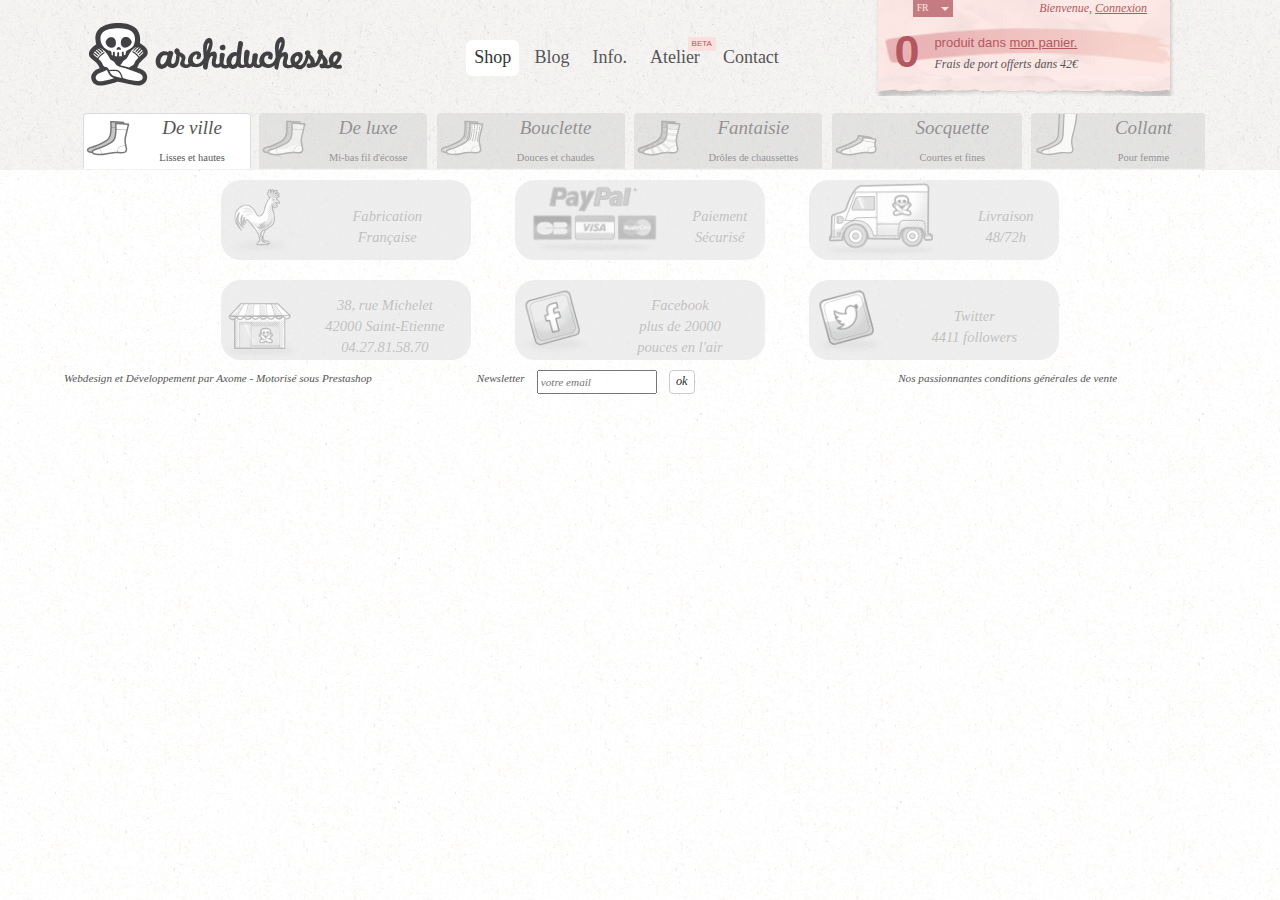
==== index.html @ 60738b1f "footer finished for all devices" ====
<!doctype html>
<html class="no-js" lang="">
    <head>
        <meta charset="utf-8">
        <meta http-equiv="x-ua-compatible" content="ie=edge">
        <title></title>
        <meta name="description" content="">
        <meta name="viewport" content="width=device-width, initial-scale=1">
        <link href="bootstrap/css/bootstrap.css" rel="stylesheet">
        <link rel="apple-touch-icon" href="apple-touch-icon.png">
        <link rel="stylesheet" href="css/normalize.css">
        <link rel="icon" href="favicon.ico">
        <link rel="stylesheet" href="css/main.css">
        <script src="js/vendor/modernizr-2.8.3.min.js"></script>
    </head>
    <body>


      <!-- ecriture du header pour mobile et tablette-->
      <header class="hidden-md hidden-lg">

        <nav class="navbar navbar-default">
          <div class="container-fluid">

            <!-- Brand and toggle get grouped for better mobile display -->
            <div class="navbar-header">
              <button type="button" class="navbar-toggle collapsed" data-toggle="collapse" data-target="#bs-example-navbar-collapse-1" aria-expanded="false">
                <span class="sr-only">Toggle navigation</span>
                <span class="icon-bar"></span>
                <span class="icon-bar"></span>
                <span class="icon-bar"></span>
              </button>
              <a class="navbar-brand" href="#"><img src="img/logo.svg" alt="logo société"></a>
              <a class="navbar-brand" href="#">
                <span class="glyphicon glyphicon-shopping-cart"></span>
              </a>
            </div>
            <!-- Collect the nav links, forms, and other content for toggling -->
            <div class="collapse navbar-collapse" id="bs-example-navbar-collapse-1">
              <div class="iconmenu">
                <a href="index.html"><span class="glyphicon glyphicon-home" aria-hidden="true"></span></a>
                <a href="https://www.archiduchesse.com/fr/authentification?back=my-account"><span class="glyphicon glyphicon-user" aria-hidden="true"></span></a>
              </div>
              <ul class="nav navbar-nav">
                <li><a href="#">Blog</a></li>
                <li><a href="#">Info.</a></li>
                <li><a href="#">Atelier</a></li>
                <li><a href="#">Contact</a></li>
              </ul>
              <ul class="nav navbar-nav">
                <li><a href="#">De ville <span>Lisses et hautes</span></a></li>
                <li><a href="#">De luxe <span>Mi-bas Fil d'écosse</span></a></li>
                <li><a href="#">Bouclette <span>Douces et chaudes</span></a></li>
                <li><a href="#">Fantaisie <span>Drôle de chaussettes</span></a></li>
                <li><a href="#">Socquette <span>Courtes et fines</span></a></li>
                <li><a href="#">Collant <span>Pour femme</span></a></li>
                <li><a href="#">Courte <span>Mi-chaussettes fines</span></a></li>
                <li><a href="#" class="noborder">Espadrilles <span>Chaussures</span></a></li>
              </ul>
            </div><!-- /.navbar-collapse -->
          </div><!-- /.container-fluid -->
        </nav>
      </header>

      <!-- ecriture du header pour ordinateur  -->
      <div class="laptopheader hidden-xs hidden-sm">

        <header class="hidden-xs hidden-sm">

          <div class="row">
            <a class="col-md-4 col-lg-4" href="index.html"><img src="img/logo.svg" alt="logo société"></a>

            <nav class="col-md-4 col-lg-4">
              <ul class="nav nav-pills nav-justified">
                <li role="presentation" class="active"><a href="">Shop</a></li>
                <li role="presentation"><a href="">Blog</a></li>
                <li role="presentation"><a href="">Info.</a></li>
                <li role="presentation"><a href="">Atelier</a></li>
                <li role="presentation"><a href="">Contact</a></li>
              </ul>
            </nav>

            <div class="col-md-4 col-lg-4">

              <div class="connect">

                <div>
                  <div class="dropdown">
                    <button class="btn dropdown-toggle" type="button" data-toggle="dropdown">
                    FR <span class="caret"></span>
                    </button>
                    <ul class="dropdown-menu">
                       <li><a href="#">EN</a></li>
                       <li><a href="#">US</a></li>
                       <li><a href="#">ES</a></li>
                       <li><a href="#">DE</a></li>
                    </ul>
                  </div>

                  <div>Bienvenue, <a href="#">Connexion</a></div>

                </div>

                <p>
                  <span>0</span>
                  <span>produit dans <a href="#">mon panier.</a></span>
                  <br><span>Frais de port offerts dans 42€</span>
                </p>

              </div>

              <div class="ticket-bas"> </div>

            </div>

          </div>



          <!-- mise en page deuxième partie du header  -->
          <nav class="row">
            <ul class="nav nav-tabs nav-justified">
              <li class="col-md-2 col-lg-2 active" role="presentation"><a href=""><img src="img/chaussettes/deville.svg" alt="illustration rubrique">De ville <br><span>Lisses et hautes</span></a></li>
              <li class="col-md-2 col-lg-2" role="presentation"><a href=""><img src="img/chaussettes/deluxe.svg" alt="illustration rubrique">De luxe <br><span>Mi-bas fil d'écosse</span></a></li>
              <li class="col-md-2 col-lg-2" role="presentation"><a href=""><img src="img/chaussettes/bouclette.svg" alt="illustration rubrique">Bouclette <br><span>Douces et chaudes</span></a></li>
              <li class="col-md-2 col-lg-2" role="presentation"><a href=""><img src="img/chaussettes/fantaisie.svg" alt="illustration rubrique">Fantaisie <br><span>Drôles de chaussettes</span></a></li>
              <li class="col-md-2 col-lg-2" role="presentation"><a href=""><img src="img/chaussettes/soquettes.svg" alt="illustration rubrique">Socquette <br><span>Courtes et fines</span></a></li>
              <li class="col-md-2 col-lg-2" role="presentation"><a href=""><img src="img/chaussettes/collants.svg" alt="illustration rubrique">Collant <br><span>Pour femme</span></a></li>
            </ul>
          </nav>

        </header>
      </div>




      <!-- ecriture du footer  -->
      <footer>
        <div class="row">
          <a href="" class="col-xs-6 col-sm-5 col-md-4">
            <span><img src="img/footer/picto_fabrication.png" alt="illustration fabrication"></span>
            <span>Fabrication <br>Française</span>
          </a>
          <a href="" class="col-xs-6 col-sm-5 col-md-4">
            <span><img src="img/footer/picto_paypal.png" alt="illustration paiement"></span>
            <span>Paiement <br>Sécurisé</span>
          </a>
          <a href="" class="col-xs-6 col-sm-5 col-md-4">
            <span><img src="img/footer/picto_livraison.png" alt="illustration livraison"></span>
            <span>Livraison <br>48/72h</span>
          </a>
          <a href="" class="col-xs-6 col-sm-5 col-md-4">
            <span><img src="img/footer/picto_adresse.png" alt="illustration adresse"></span>
            <span>38, rue Michelet <br>42000 Saint-Etienne <br>04.27.81.58.70</span>
          </a>
          <a href="" class="col-xs-6 col-sm-5 col-md-4 hidden-xs">
            <span><img src="img/footer/picto_facebook.png" alt="illustration facebook"></span>
            <span>Facebook <br>plus de 20000 <br>pouces en l'air</span></a>
          <a href="" class="col-xs-6 col-sm-5 col-md-4 hidden-xs">
            <span><img src="img/footer/picto_twitter.png" alt="illustration twitter"></span>
            <span>Twitter <br>4411 followers</span>
          </a>
        </div>
        <div class="row">
          <p>Webdesign et Développement par
            <a href="">Axome
            </a>
            - Motorisé sous
            <a href="">Prestashop</a>
          </p>
          <form action="">
            Newsletter <br>
            <input type="text" placeholder="votre email">
            <input type="submit" value="ok" class="button-mini btn btn-default">
          </form>
          <a href="">Nos passionnantes conditions générales de vente</a>
        </div>
      </footer>

      <script src="https://ajax.googleapis.com/ajax/libs/jquery/1.12.4/jquery.min.js"></script>
      <script src="bootstrap/js/bootstrap.js"></script>

    </body>
</html>
---- css/main.css ----
/*===========mise en page générale===========*/
/*===========================================*/

body {
  background: url(../img/bg2.png);
  /*opacity: 0.98!important;*/
  font-family: Times, serif;
}

/*===========mise en page header===========*/
/*===========================================*/

header .navbar-header {
  display: flex;
}

.navbar-default {
  background: url(../img/bg2.png);
  box-shadow: 0px 1px 10px lightgray;
}

header .navbar-header > button {
  border: none;
  margin-left: 5px;
}

.icon-bar {
  border: 2px solid black;
  border-radius: 2px!important;
}


header .navbar-brand > img {
  max-width: 58%;
  justify-content:space-around;
  margin: auto;
  /*height: auto;*/
}

header a:first-of-type {
  align-self:baseline;
  padding: 0;
  margin: auto;
  height: 100%;
}

.glyphicon-shopping-cart {
  color: black;
}


/*mise en page de la partie déroulante*/

.collapse > ul:first-of-type {
  display: flex;
  justify-content: flex-start;
}

.collapse > ul:first-of-type > li {
  /*max-width: 10%;*/
  width: 70px;
  text-align: center;
  margin: 0;
}

.collapse {
  position: absolute;
  z-index: 4;
  top: 0;
  height: 99vh!important;
  overflow: hidden;
  width: 80vw;
}

.collapse *, .collapse{
  background-image: url(../img/bg.png);
  /*background-size: 350px;*/
  height: auto;
}

.collapse > ul:nth-of-type(2) {
  /*height: 100%;*/
  border-top: 1px solid lightgray;
  display: flex;
  margin-top: 15px;
  flex-flow: column nowrap;
  width: 110%;
}


.collapse > ul:nth-of-type(2) > li a {
  /*max-width: 10%;*/
  border-bottom: 1px solid gray;
  font-size: 1.2em;
  margin: 0 5px;
  padding-left: 15px;
}

.collapse > ul:first-of-type > li a:hover,
.collapse > ul:nth-of-type(2) > li a:hover,
.collapse > ul:nth-of-type(2) > li a:hover span {
  background: rgb(178,178,178);
  /*border: 1px solid red;*/
  opacity: 0.6;
}

.collapse > ul:first-of-type > li a {
  min-width: 60px;
  margin: 0;
  padding: 10px 10px;
  border-radius: 10px;
}

.collapse > ul:nth-of-type(2) > li .noborder {
  border: none;
}

.collapse > ul:nth-of-type(2) > li a span {
  /*color: #444;*/
  opacity: 0.6;
  font-size: 0.7em;
  margin-left: 10px;
}


.iconmenu .glyphicon {
  color: black;
  margin: 15px 5px;
  font-size: 25px;
  /*width: 50px!important;*/
}

/*===========mise en page footer===========*/
/*===========================================*/

footer div {
  display: flex;
  flex-flow: row wrap;
  width: 90%;
  /*border: 1px solid red;*/
  margin: auto!important;
}

footer > div > a {
  height: 120px;
  display: flex;
  flex-flow: column nowrap;
  align-content: center;
  overflow: hidden;
}

footer div span {
  height: 100%;
  text-align: center;
  overflow: hidden;
  color: #999;
  font-style: italic;
  font-size : 0.8em;

}

footer div a span img {
  text-align: center;
  height: 200%;
  margin: auto;
}

footer div a:hover span img {
  position: relative;
  top: -100%;
}

footer div a:hover, footer div a:hover span {
  text-decoration: none;
  color: #555;
}

footer div form input:first-child {
  width: 220px;
  max-width: 80%;
  font-style: italic;
  font-size: 0.8em;
}

footer div form {
  text-align: center;
  margin: auto;
}

footer div form input:last-child {
  padding: 2px 6px;
  font-style: italic;
  font-size: 1.1em;
}

footer > div:last-child {
  font-style: italic;
  display: flex;
  margin-top: 15px;
  flex-flow: column;
  color: #555;
  font-size: 0.8em;
  text-align: center;
}

footer > div:last-child a {
  color: #555;
  margin: auto;
}

/*$$$$$$$$$$$$$$$$$$$$$$
-------tablet---------
$$$$$$$$$$$$$$$$$$$$$$*/


/*===========mise en page header=============*/
/*===========================================*/

@media (max-width: 991px) {
    .navbar-header {
        float: none;
    }
    .navbar-toggle {
        display: block;
    }
    .navbar-collapse {
        border-top: 1px solid transparent;
        box-shadow: inset 0 1px 0 rgba(255,255,255,0.1);
    }
    .navbar-collapse.collapse {
        display: none!important;
    }
    .navbar-nav {
        float: none!important;
        margin: 7.5px -15px;
    }
    .navbar-nav>li {
        float: none;
    }
    .navbar-nav>li>a {
        padding-top: 10px;
        padding-bottom: 10px;
    }
    .navbar-text {
        float: none;
        margin: 15px 0;
    }
    /* since 3.1.0 */
    .navbar-collapse.collapse.in {
        display: block!important;
    }
    .collapsing {
        overflow: hidden!important;
    }

    .navbar-header >.navbar-brand:first-of-type {
        margin: auto;
    }

/*pour la partie déroulante */
    .container-fluid > .navbar-collapse  {
        width: 80vw;
        height: 99vh!important;
        margin-left: -15px;
    }

    .collapse > ul:nth-of-type(2) {
      width: 95%;
    }
}

@media(min-width:768px) {


  /*===========mise en page footer=============*/
  /*===========================================*/

  footer div:first-child{
    width: 65%;
    /*opacity: 1;*/

  }

  footer div:first-child a {
    flex-flow: row;
    height: 80px;
    width: 250px;
    margin: 10px auto;
    font-size: 1.3em;
    background: rgb(228,228,228);
    opacity: 0.6;
    /*border: 1px solid red;*/
    padding: 0px;
    border-radius: 20px;
  }

  footer div:first-child span:last-child {
    opacity: 1!important;
    flex: auto;
    align-content: center;
    padding-top: 13px;
  }

  footer > div:last-child, footer > div:last-child form {
    display: flex;
    flex-flow: row nowrap;
    justify-content: space-around;
    min-width: 230px;
  }

  footer > div:last-child form {
    margin-top: 0;
  }

}




/*$$$$$$$$$$$$$$$$$$$$$$
--------laptop----------
$$$$$$$$$$$$$$$$$$$$$$*/

@media(min-width:992px) {

/*===========mise en page header===========*/
/*=========================================*/
  .laptopheader {
    background-image: url(../img/bg.png);
    height: 170px;
  }

  .laptopheader header {
    width: 86%;
    min-width: 900px;
    margin: auto;
    height: 100%;
    display: flex;
    flex-flow: column nowrap;
  }

  .laptopheader header > div a img {
    width: 280px;
    margin-top: 10px;
  }

  .laptopheader header ul li {
    /*border: 1px solid red!important;*/
  }

  /*mise en page de la navigation principale */
  .laptopheader header > div:first-of-type {
    display: flex;
  }

  .laptopheader header > div:first-of-type > nav {
    margin: 40px;
  }

  .laptopheader header > div:first-of-type > nav ul {
    display: flex;
    margin-left: -12px;
    justify-content: space-between;
  }

  .laptopheader header > div nav li {
    width: auto;
    margin-right: 5px;
  }

  .laptopheader header > div nav a {
    font-size: 18px;
    width: 100%;
    border-radius: 6px;
    padding: 5px 8px;
    color: #555;
  }

  .laptopheader header > div nav .active a,
  .laptopheader header > div nav a:hover {
    background-color: white!important;
    color: #333333!important;
  }

  .laptopheader header > nav {
    margin-top: auto;
  }

  .laptopheader header > div nav li:nth-child(4)::after {
  content: 'BETA';
  font-size: 8px;
  font-family: Arial,sans-serif;
  color: #B35860;
  background-color: #fce0dd;
  display: block;
  position: absolute;
  top: -3px;
  right: -8px;
  padding: 3px 4px;
  line-height: 1em;
  }



  /*mise en page partie connect */
  .connect {
    background-image: url(../img/ticket-repeat.png);
    background-repeat: no-repeat;
    width: 100%;
    height: 100%;
    position: relative;
    top: -40px;
  }

  .connect > div,
  .connect > p {
    position: relative;
    top: 40px;
  }

  .connect .dropdown {
    position: relative;
    background: rgb(196,123,129);
    color: #ffe5e3;
    width: 40px!important;
    line-height: 10px!important;
  }

  .connect div button {
    width: 30px;
    padding: 0 3px;
    font-size: 0.7em;
    background: inherit;
  }

  .connect div button .caret {
    margin-left: 10px;
  }

  .connect .dropdown .dropdown-menu {
    border: none;
    min-width: 40px;
    border-radius: 0;
    margin: 0;
    padding: 0 3px;
    color: #ffe5e3;
    font-size: 0.7em;
    background: rgb(224,179,184);
  }

  .connect > div {
    display: flex;
    justify-content: space-around;
  }

  .connect > div > div:last-child,
  .connect > div > div:last-child a
   {
    font-size: 12px;
    font-style: italic;
    color: #B35860;
  }

  .connect > div > div:last-child a,
  .connect p a {
    text-decoration: underline;
  }


  .ticket-bas {
    background-image: url(../img/ticket-bas.png);
    background-repeat: no-repeat;
    height: 20px;
    position: relative;
    top: -40px;
    width: 100%;
    }

  .connect p {
    color: rgb(179,88,96);
    background: url(../img/stabilo.png) no-repeat;
    background-position: center;
    background-size: 90%;
    /*width: 100%;*/
    margin: 0 auto;
    padding: 15px 0 0 65px;
    line-height: 20px;
    font-weight: bold;
    font-family: "Trebuchet MS",sans-serif;
    }

  .connect p span:first-child {
    font-size: 4.5rem;
    position: absolute;
    left: 25px;
    top: 25px;
  }

  .connect p span:nth-child(2) {
    font-size: 1.3rem;
    font-weight: lighter;
  }

  .connect p span:nth-child(2) a {
    color: inherit;
  }

  .connect p span:last-child {
    font-size: 1.2rem;
    /*border: 1px solid red;*/
    color: #555;
    font-style: italic;
    font-weight: lighter;
    font-family: "Georgia",Times,serif;
  }


  /*mise en page deuxieme partie du header */

  header > nav img {
    width: 50px;
    margin: 0!important;
    /*border: 1px solid red;*/
    float: left;
    position: relative;
    top: 0px;
    transition: 0.3s;
  }

  header > nav li {
    font-style: italic;
    position: relative;
    top: -2.5px;
    padding: 0!important;
    font-size: 19px;
  }

  header > nav li:not(.active) a {
  background-color: lightgray;
  opacity: 0.5;
  color: inherit;
  }

  header > nav ul li a:hover {
  color: black;
  opacity: 1;
  }

  header > nav a:hover img {
  top: -3px;
  position: relative;
  }

  header > nav li >a {
    line-height: 10px;
    width: 95%;
  }


  header > nav span {

    font-size: 0.55em;
    padding: 0;
    margin: 0;
    line-height: 8px;
    /*border: 1px solid red;*/
    font-style: normal;
  }

  /*===========mise en page footer=============*/
  /*===========================================*/

  footer div:first-child{
    width: 69%;
    /*opacity: 1;*/
  }

}
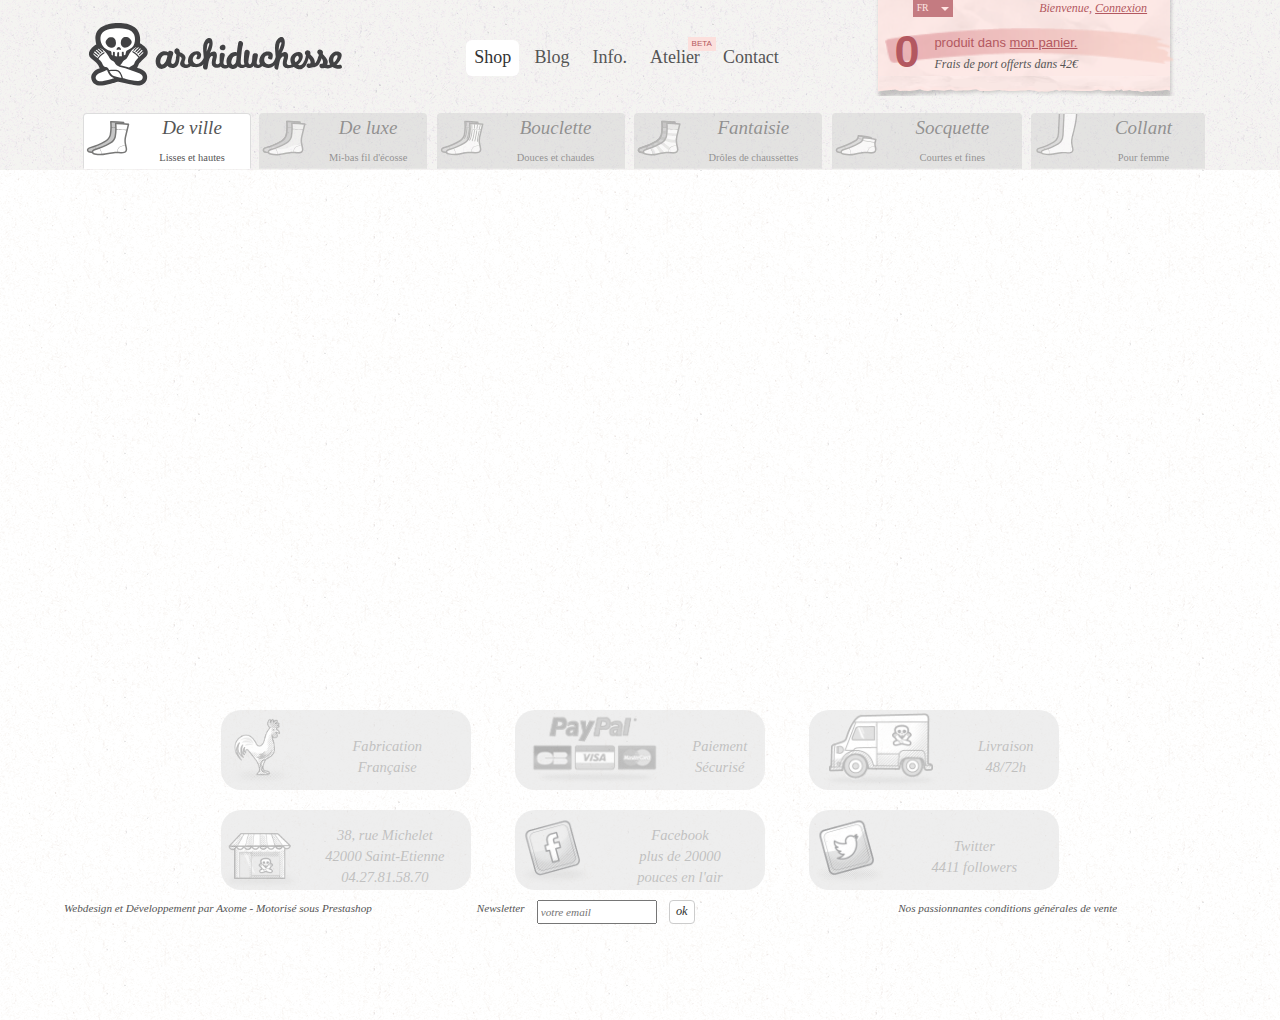
==== commit 5a792c4d: "added skeleton for main part of index.html" ====
--- a/index.html
+++ b/index.html
@@ -42,10 +42,10 @@
                 <a href="https://www.archiduchesse.com/fr/authentification?back=my-account"><span class="glyphicon glyphicon-user" aria-hidden="true"></span></a>
               </div>
               <ul class="nav navbar-nav">
-                <li><a href="#">Blog</a></li>
+                <li><a href="blog.html">Blog</a></li>
                 <li><a href="#">Info.</a></li>
                 <li><a href="#">Atelier</a></li>
-                <li><a href="#">Contact</a></li>
+                <li><a href="contact.html">Contact</a></li>
               </ul>
               <ul class="nav navbar-nav">
                 <li><a href="#">De ville <span>Lisses et hautes</span></a></li>
@@ -73,10 +73,10 @@
             <nav class="col-md-4 col-lg-4">
               <ul class="nav nav-pills nav-justified">
                 <li role="presentation" class="active"><a href="">Shop</a></li>
-                <li role="presentation"><a href="">Blog</a></li>
-                <li role="presentation"><a href="">Info.</a></li>
-                <li role="presentation"><a href="">Atelier</a></li>
-                <li role="presentation"><a href="">Contact</a></li>
+                <li role="presentation"><a href="blog.html">Blog</a></li>
+                <li role="presentation"><a href="#">Info.</a></li>
+                <li role="presentation"><a href="#">Atelier</a></li>
+                <li role="presentation"><a href="contact.html">Contact</a></li>
               </ul>
             </nav>
 
@@ -133,6 +133,72 @@
       </div>
 
 
+      <!-- ecriture de la partie principale -->
+      <main>
+        <h2></h2>
+        <nav></nav>
+        <div>
+          <img src="" alt="">
+          <img src="" alt="">
+          <figure>
+            <img src="" alt="">
+            <figcaption><span></span></figcaption>
+          </figure>
+          <figure>
+            <img src="" alt="">
+            <figcaption><span></span></figcaption>
+          </figure>
+          <figure>
+            <img src="" alt="">
+            <figcaption><span></span></figcaption>
+          </figure>
+          <figure>
+            <img src="" alt="">
+            <figcaption><span></span></figcaption>
+          </figure>
+          <figure>
+            <img src="" alt="">
+            <figcaption><span></span></figcaption>
+          </figure>
+          <figure>
+            <img src="" alt="">
+            <figcaption><span></span></figcaption>
+          </figure>
+          <figure>
+            <img src="" alt="">
+            <figcaption><span></span></figcaption>
+          </figure>
+          <figure>
+            <img src="" alt="">
+            <figcaption><span></span></figcaption>
+          </figure>
+          <figure>
+            <img src="" alt="">
+            <figcaption><span></span></figcaption>
+          </figure>
+          <figure>
+            <img src="" alt="">
+            <figcaption><span></span></figcaption>
+          </figure>
+          <figure>
+            <img src="" alt="">
+            <figcaption><span></span></figcaption>
+          </figure>
+          <figure>
+            <img src="" alt="">
+            <figcaption><span></span></figcaption>
+          </figure>
+          <figure>
+            <img src="" alt="">
+            <figcaption><span></span></figcaption>
+          </figure>
+          <figure>
+            <img src="" alt="">
+            <figcaption><span></span></figcaption>
+          </figure>
+        </div>
+
+      </main>
 
 
       <!-- ecriture du footer  -->
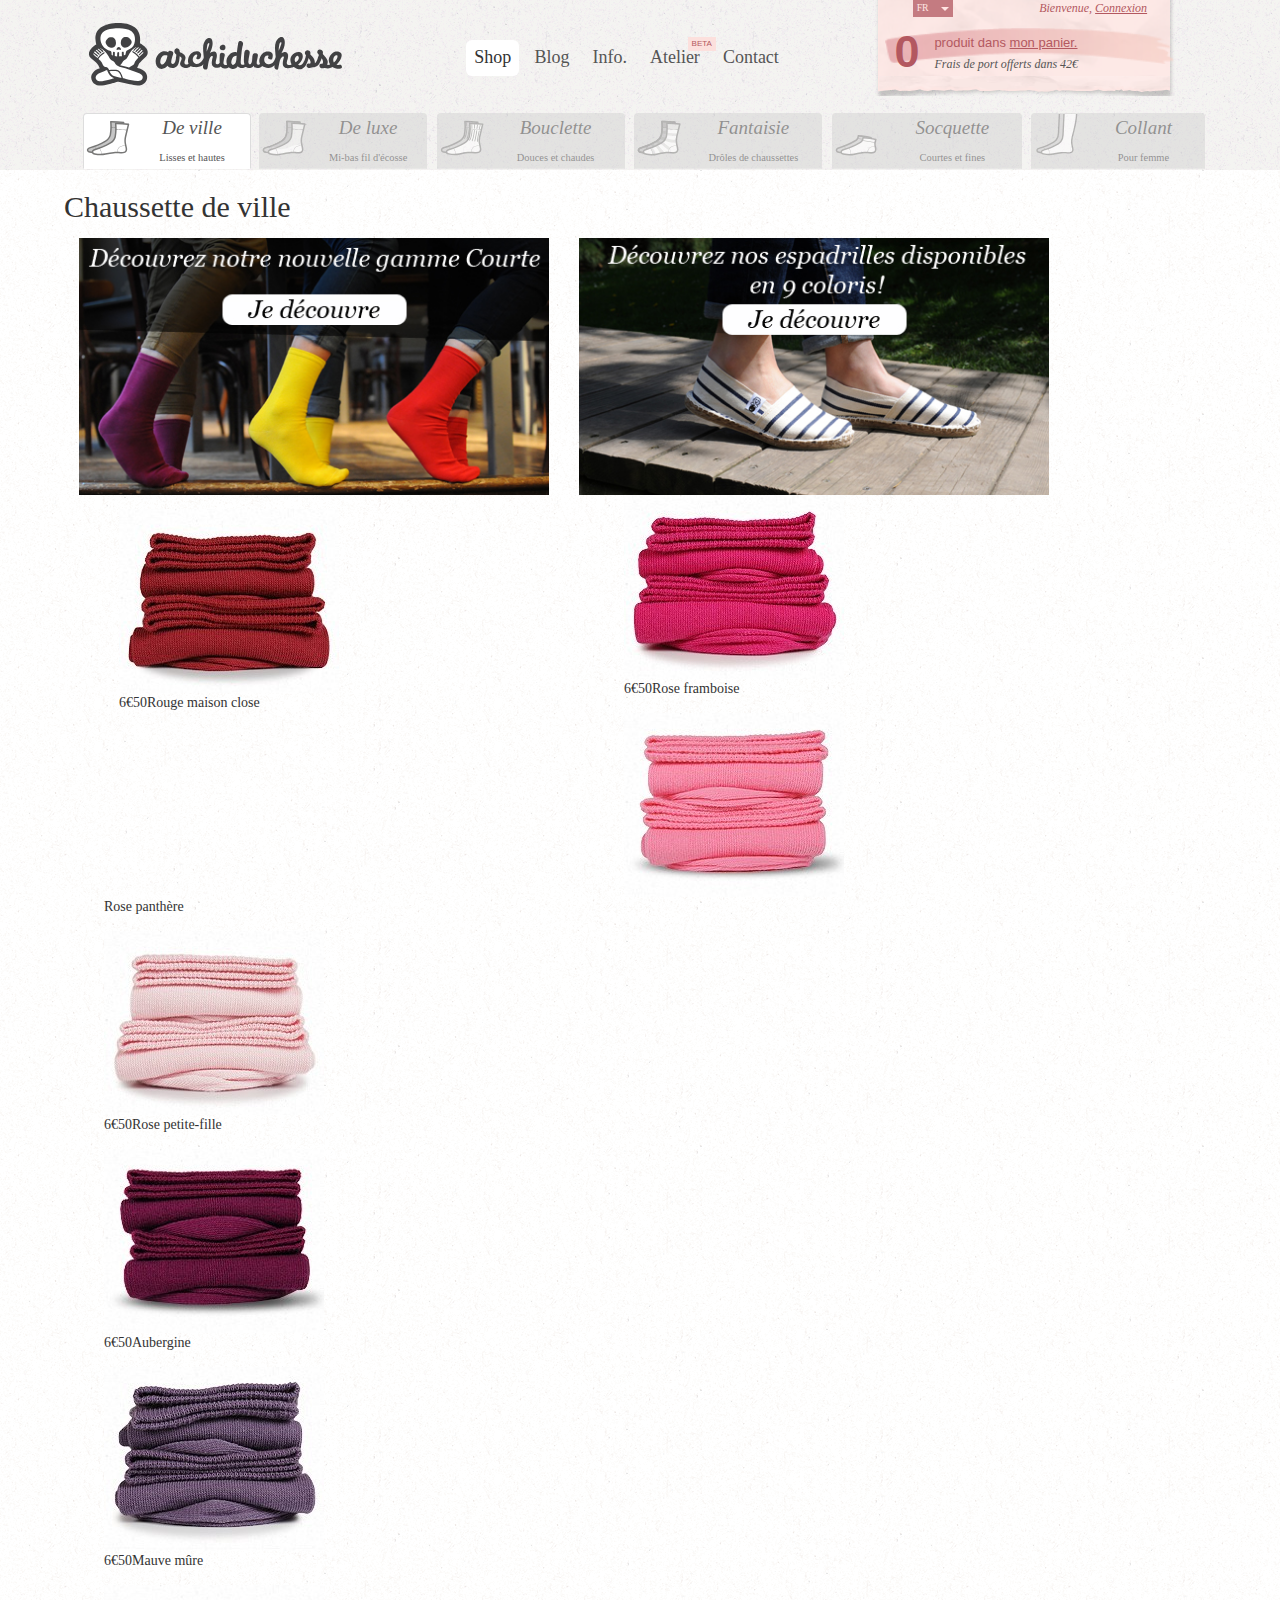
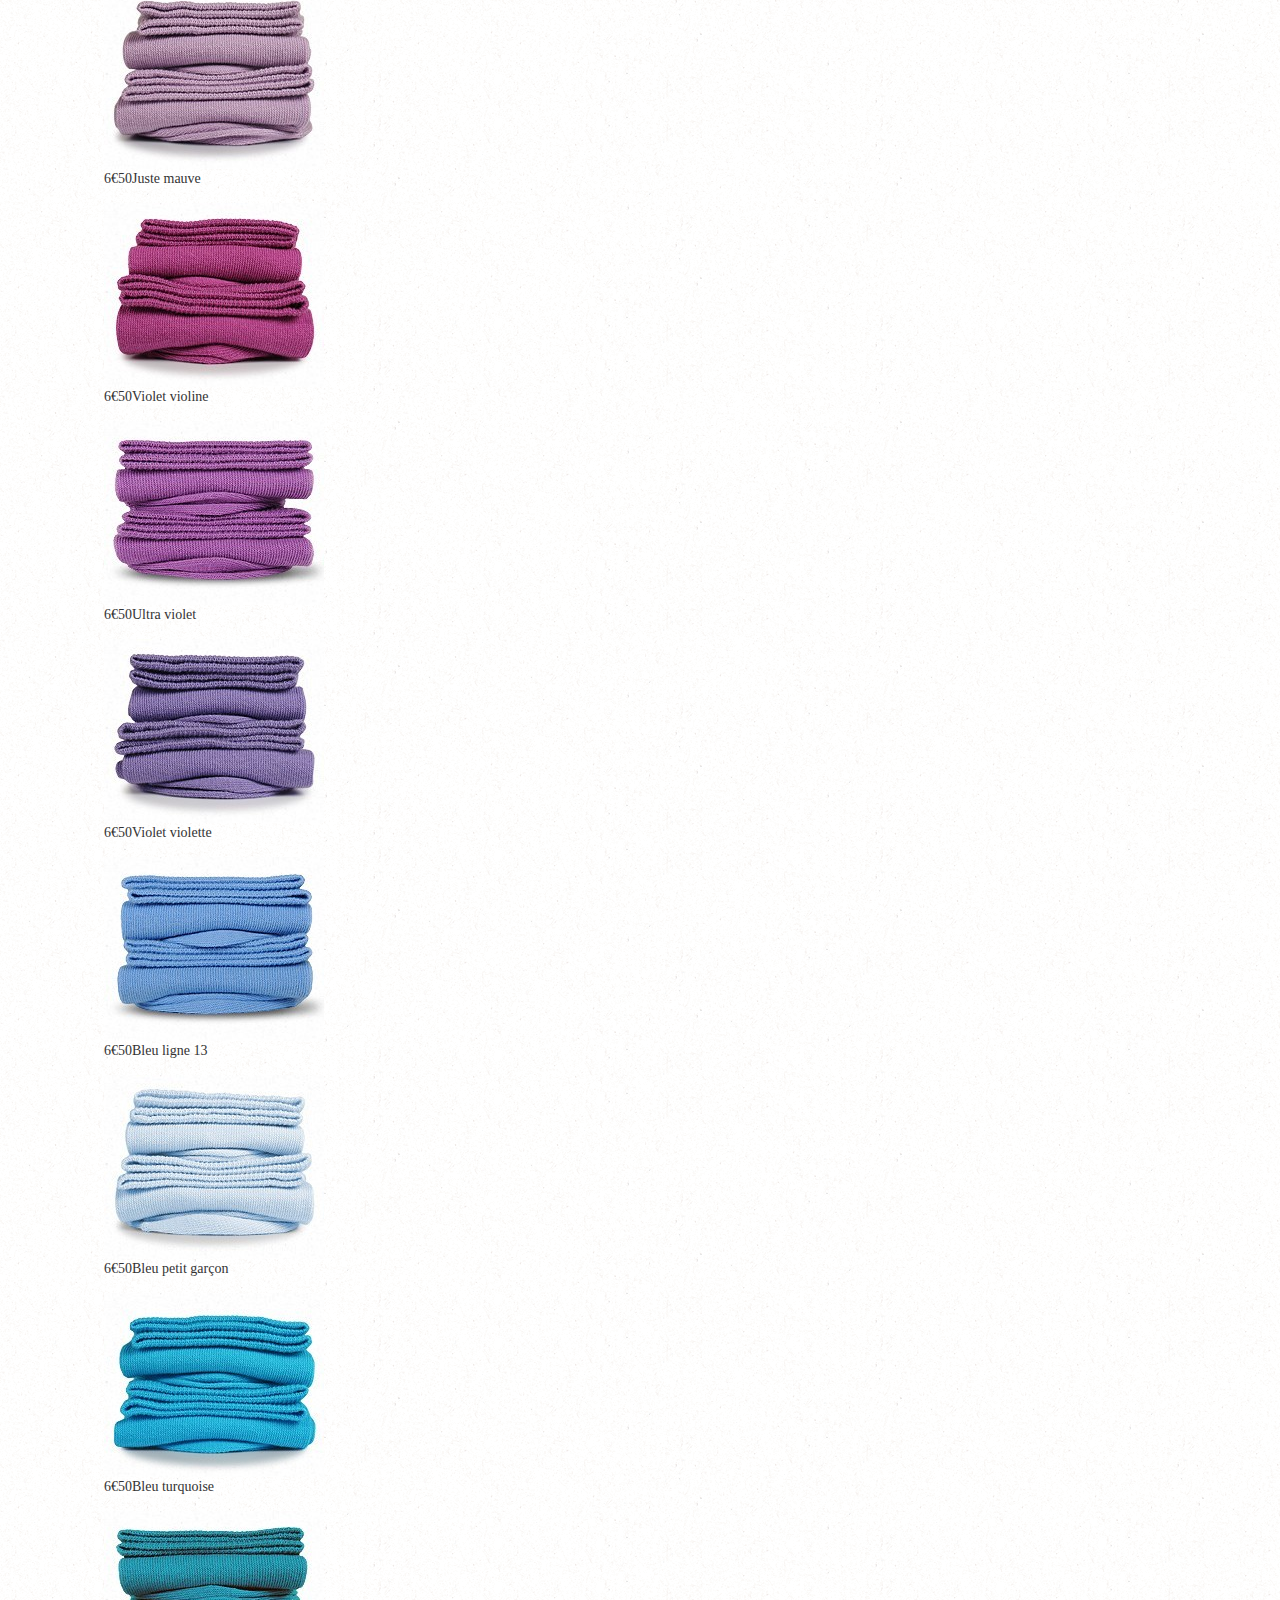
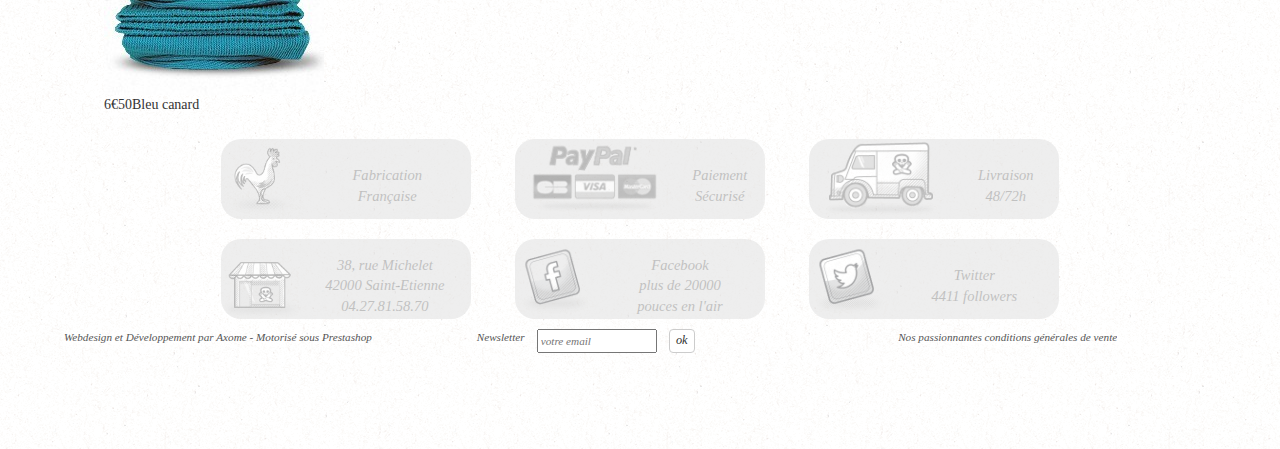
==== commit 14f5ead8: "added content on index.html" ====
--- a/index.html
+++ b/index.html
@@ -134,67 +134,82 @@
 
 
       <!-- ecriture de la partie principale -->
-      <main>
-        <h2></h2>
+      <main id="index">
+        <h2 class="col-12">Chaussette de ville</h2>
         <nav></nav>
-        <div>
-          <img src="" alt="">
-          <img src="" alt="">
-          <figure>
-            <img src="" alt="">
-            <figcaption><span></span></figcaption>
-          </figure>
-          <figure>
-            <img src="" alt="">
-            <figcaption><span></span></figcaption>
-          </figure>
-          <figure>
-            <img src="" alt="">
-            <figcaption><span></span></figcaption>
-          </figure>
-          <figure>
-            <img src="" alt="">
-            <figcaption><span></span></figcaption>
-          </figure>
-          <figure>
-            <img src="" alt="">
-            <figcaption><span></span></figcaption>
-          </figure>
-          <figure>
-            <img src="" alt="">
-            <figcaption><span></span></figcaption>
-          </figure>
-          <figure>
-            <img src="" alt="">
-            <figcaption><span></span></figcaption>
-          </figure>
-          <figure>
-            <img src="" alt="">
-            <figcaption><span></span></figcaption>
-          </figure>
-          <figure>
-            <img src="" alt="">
-            <figcaption><span></span></figcaption>
-          </figure>
-          <figure>
-            <img src="" alt="">
-            <figcaption><span></span></figcaption>
-          </figure>
-          <figure>
-            <img src="" alt="">
-            <figcaption><span></span></figcaption>
-          </figure>
-          <figure>
-            <img src="" alt="">
-            <figcaption><span></span></figcaption>
-          </figure>
-          <figure>
-            <img src="" alt="">
-            <figcaption><span></span></figcaption>
-          </figure>
-          <figure>
-            <img src="" alt="">
-            <figcaption><span></span></figcaption>
+        <div class="row">
+
+          <img class="col-xs-12 col-sm-8 col-md-6" src="img/imgindex/16.jpg" alt="publicité">
+          <img class="col-xs-12 col-sm-8 col-md-6" src="img/imgindex/30.jpg" alt="publicité">
+
+          <figure class="col-xs-5">
+            <img src="img/imgindex/rouge-maison-close.jpg" alt="illustration chaussette">
+            <figcaption><span>6€50</span>Rouge maison close</figcaption>
+          </figure>
+
+          <figure>
+            <img src="img/imgindex/chaussettes-rose-framboise.jpg" alt="illustration chaussette">
+            <figcaption><span>6€50</span>Rose framboise</figcaption>
+          </figure>
+
+          <figure>
+            <img src="img/imgindex/rose-panthere.jpg" alt="illustration chaussette">
+            <figcaption><span></span>Rose panthère</figcaption>
+          </figure>
+
+          <figure>
+            <img src="img/imgindex/rose-petite-fille.jpg" alt="illustration chaussette">
+            <figcaption><span>6€50</span>Rose petite-fille</figcaption>
+          </figure>
+
+          <figure>
+            <img src="img/imgindex/aubergine.jpg" alt="illustration chaussette">
+            <figcaption><span>6€50</span>Aubergine</figcaption>
+          </figure>
+
+          <figure>
+            <img src="img/imgindex/mauve-mure.jpg" alt="illustration chaussette">
+            <figcaption><span>6€50</span>Mauve mûre</figcaption>
+          </figure>
+
+          <figure>
+            <img src="img/imgindex/juste-mauve.jpg" alt="illustration chaussette">
+            <figcaption><span>6€50</span>Juste mauve</figcaption>
+          </figure>
+
+          <figure>
+            <img src="img/imgindex/chaussettes-violet-violine.jpg" alt="illustration chaussette">
+            <figcaption><span>6€50</span>Violet violine</figcaption>
+          </figure>
+
+          <figure>
+            <img src="img/imgindex/ultra-violet.jpg" alt="illustration chaussette">
+            <figcaption><span>6€50</span>Ultra violet</figcaption>
+          </figure>
+
+          <figure>
+            <img src="img/imgindex/violet-violette.jpg" alt="illustration chaussette">
+            <figcaption><span>6€50</span>Violet violette</figcaption>
+          </figure>
+
+          <figure>
+            <img src="img/imgindex/bleu-ligne-13.jpg" alt="illustration chaussette">
+            <figcaption><span>6€50</span>Bleu ligne 13</figcaption>
+          </figure>
+
+          <figure>
+            <img src="img/imgindex/bleu-petit-garcon.jpg" alt="illustration chaussette">
+            <figcaption><span>6€50</span>Bleu petit garçon</figcaption>
+          </figure>
+
+          <figure>
+            <img src="img/imgindex/bleu-turquoise.jpg" alt="illustration chaussette">
+            <figcaption><span>6€50</span>Bleu turquoise</figcaption>
+          </figure>
+
+          <figure>
+            <img src="img/imgindex/bleu-canard.jpg" alt="illustration chaussette">
+            <figcaption><span>6€50</span>Bleu canard</figcaption>
           </figure>
         </div>
 
--- a/css/main.css
+++ b/css/main.css
@@ -129,6 +129,32 @@
   font-size: 25px;
   /*width: 50px!important;*/
 }
+
+
+
+
+/*===========mise en page main===============*/
+/*===========================================*/
+
+/*___________INDEX_____________*/
+
+#index {
+  width: 90%;
+  margin: auto;
+}
+
+#index div {
+  width: auto;
+  margin: auto;
+}
+
+#index div > img {
+  max-width: 500px;
+  margin-top: 5px;
+}
+
+/*flex-flow: row wrap;*/
+/*display: flex;*/
 
 /*===========mise en page footer===========*/
 /*===========================================*/
@@ -481,7 +507,6 @@
     background: url(../img/stabilo.png) no-repeat;
     background-position: center;
     background-size: 90%;
-    /*width: 100%;*/
     margin: 0 auto;
     padding: 15px 0 0 65px;
     line-height: 20px;
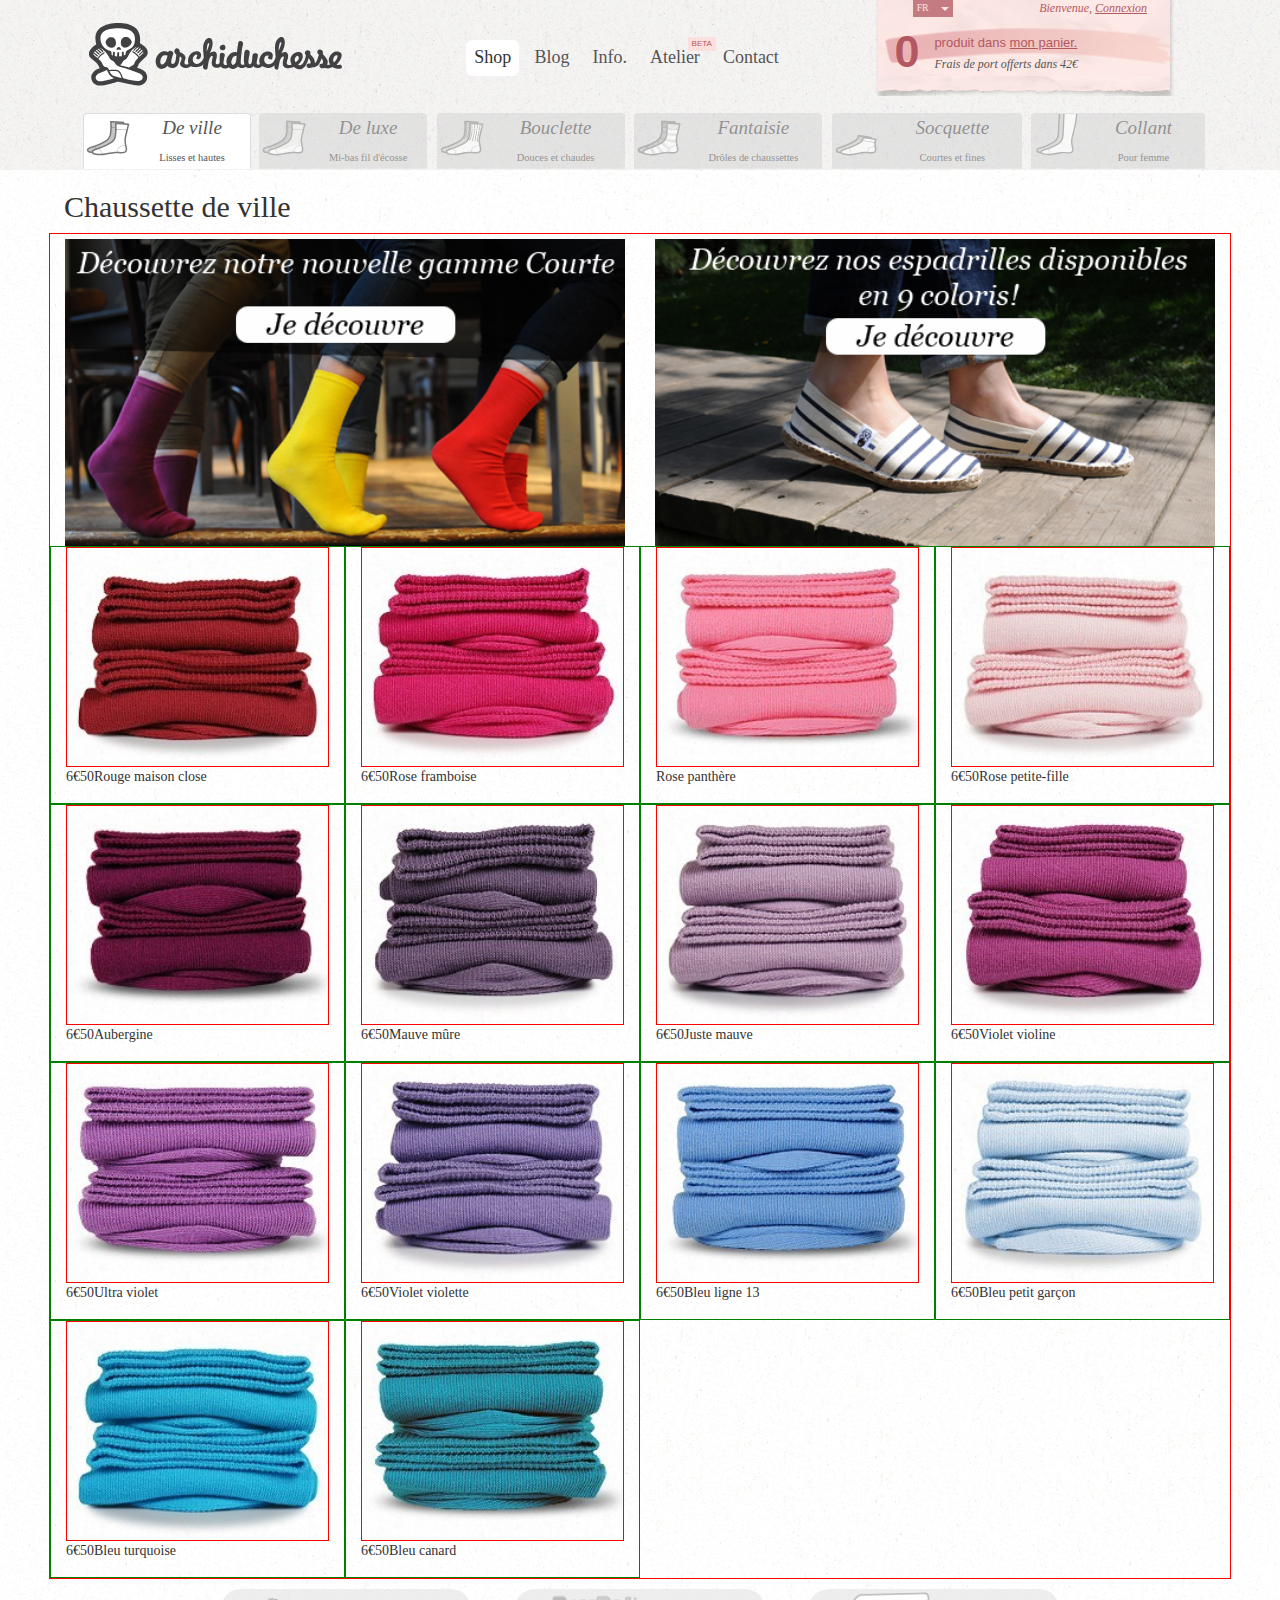
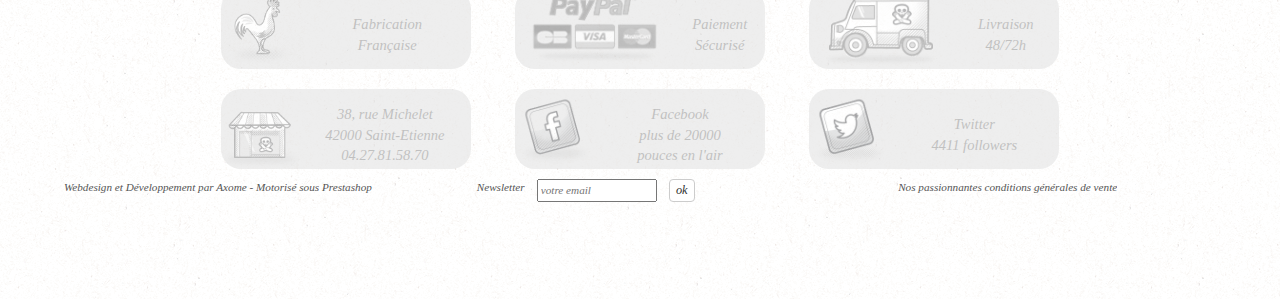
==== commit 5d6635bd: "started the positionning on the main part index" ====
--- a/index.html
+++ b/index.html
@@ -142,72 +142,72 @@
           <img class="col-xs-12 col-sm-8 col-md-6" src="img/imgindex/16.jpg" alt="publicité">
           <img class="col-xs-12 col-sm-8 col-md-6" src="img/imgindex/30.jpg" alt="publicité">
 
-          <figure class="col-xs-5">
+          <figure class="col-xs-6 col-sm-4 col-md-3">
             <img src="img/imgindex/rouge-maison-close.jpg" alt="illustration chaussette">
             <figcaption><span>6€50</span>Rouge maison close</figcaption>
           </figure>
 
-          <figure>
+          <figure class="col-xs-6 col-sm-4 col-md-3">
             <img src="img/imgindex/chaussettes-rose-framboise.jpg" alt="illustration chaussette">
             <figcaption><span>6€50</span>Rose framboise</figcaption>
           </figure>
 
-          <figure>
+          <figure class="col-xs-6 col-sm-4 col-md-3">
             <img src="img/imgindex/rose-panthere.jpg" alt="illustration chaussette">
             <figcaption><span></span>Rose panthère</figcaption>
           </figure>
 
-          <figure>
+          <figure class="col-xs-6 col-sm-4 col-md-3">
             <img src="img/imgindex/rose-petite-fille.jpg" alt="illustration chaussette">
             <figcaption><span>6€50</span>Rose petite-fille</figcaption>
           </figure>
 
-          <figure>
+          <figure class="col-xs-6 col-sm-4 col-md-3">
             <img src="img/imgindex/aubergine.jpg" alt="illustration chaussette">
             <figcaption><span>6€50</span>Aubergine</figcaption>
           </figure>
 
-          <figure>
+          <figure class="col-xs-6 col-sm-4 col-md-3">
             <img src="img/imgindex/mauve-mure.jpg" alt="illustration chaussette">
             <figcaption><span>6€50</span>Mauve mûre</figcaption>
           </figure>
 
-          <figure>
+          <figure class="col-xs-6 col-sm-4 col-md-3">
             <img src="img/imgindex/juste-mauve.jpg" alt="illustration chaussette">
             <figcaption><span>6€50</span>Juste mauve</figcaption>
           </figure>
 
-          <figure>
+          <figure class="col-xs-6 col-sm-4 col-md-3">
             <img src="img/imgindex/chaussettes-violet-violine.jpg" alt="illustration chaussette">
             <figcaption><span>6€50</span>Violet violine</figcaption>
           </figure>
 
-          <figure>
+          <figure class="col-xs-6 col-sm-4 col-md-3">
             <img src="img/imgindex/ultra-violet.jpg" alt="illustration chaussette">
             <figcaption><span>6€50</span>Ultra violet</figcaption>
           </figure>
 
-          <figure>
+          <figure class="col-xs-6 col-sm-4 col-md-3">
             <img src="img/imgindex/violet-violette.jpg" alt="illustration chaussette">
             <figcaption><span>6€50</span>Violet violette</figcaption>
           </figure>
 
-          <figure>
+          <figure class="col-xs-6 col-sm-4 col-md-3">
             <img src="img/imgindex/bleu-ligne-13.jpg" alt="illustration chaussette">
             <figcaption><span>6€50</span>Bleu ligne 13</figcaption>
           </figure>
 
-          <figure>
+          <figure class="col-xs-6 col-sm-4 col-md-3">
             <img src="img/imgindex/bleu-petit-garcon.jpg" alt="illustration chaussette">
             <figcaption><span>6€50</span>Bleu petit garçon</figcaption>
           </figure>
 
-          <figure>
+          <figure class="col-xs-6 col-sm-4 col-md-3">
             <img src="img/imgindex/bleu-turquoise.jpg" alt="illustration chaussette">
             <figcaption><span>6€50</span>Bleu turquoise</figcaption>
           </figure>
 
-          <figure>
+          <figure class="col-xs-6 col-sm-4 col-md-3">
             <img src="img/imgindex/bleu-canard.jpg" alt="illustration chaussette">
             <figcaption><span>6€50</span>Bleu canard</figcaption>
           </figure>
--- a/css/main.css
+++ b/css/main.css
@@ -145,15 +145,28 @@
 
 #index div {
   width: auto;
-  margin: auto;
+  /*margin: auto;*/
+  flex-flow: row wrap;
+  border: 1px solid red;
+}
+
+#index div figure {
+ border: 1px solid green;
+ margin: 0;
+ height: 258px;
+}
+
+#index div figure img {
+  padding: 0;
+  width: 100%;
+  border: 1px solid red;
 }
 
 #index div > img {
-  max-width: 500px;
+  /*max-width: 400px;*/
   margin-top: 5px;
 }
 
-/*flex-flow: row wrap;*/
 /*display: flex;*/
 
 /*===========mise en page footer===========*/
@@ -296,6 +309,24 @@
 }
 
 @media(min-width:768px) {
+
+  /*===========mise en page main===============*/
+  /*===========================================*/
+
+  /*___________INDEX_____________*/
+
+  #index > div {
+    display: flex;
+  }
+
+  #index > div > img:first-child {
+    order: -2;
+  }
+
+  #index > div figure:first-of-type {
+    order: -1;
+    /*margin-top: 0;*/
+  }
 
 
   /*===========mise en page footer=============*/
@@ -592,6 +623,22 @@
     font-style: normal;
   }
 
+
+
+  /*===========mise en page main=============*/
+  /*===========================================*/
+
+  /*___________INDEX_____________*/
+
+  #index > div {
+    display: flex;
+  }
+
+  #index > div figure:first-of-type {
+    order: 0;
+  }
+
+
   /*===========mise en page footer=============*/
   /*===========================================*/
 
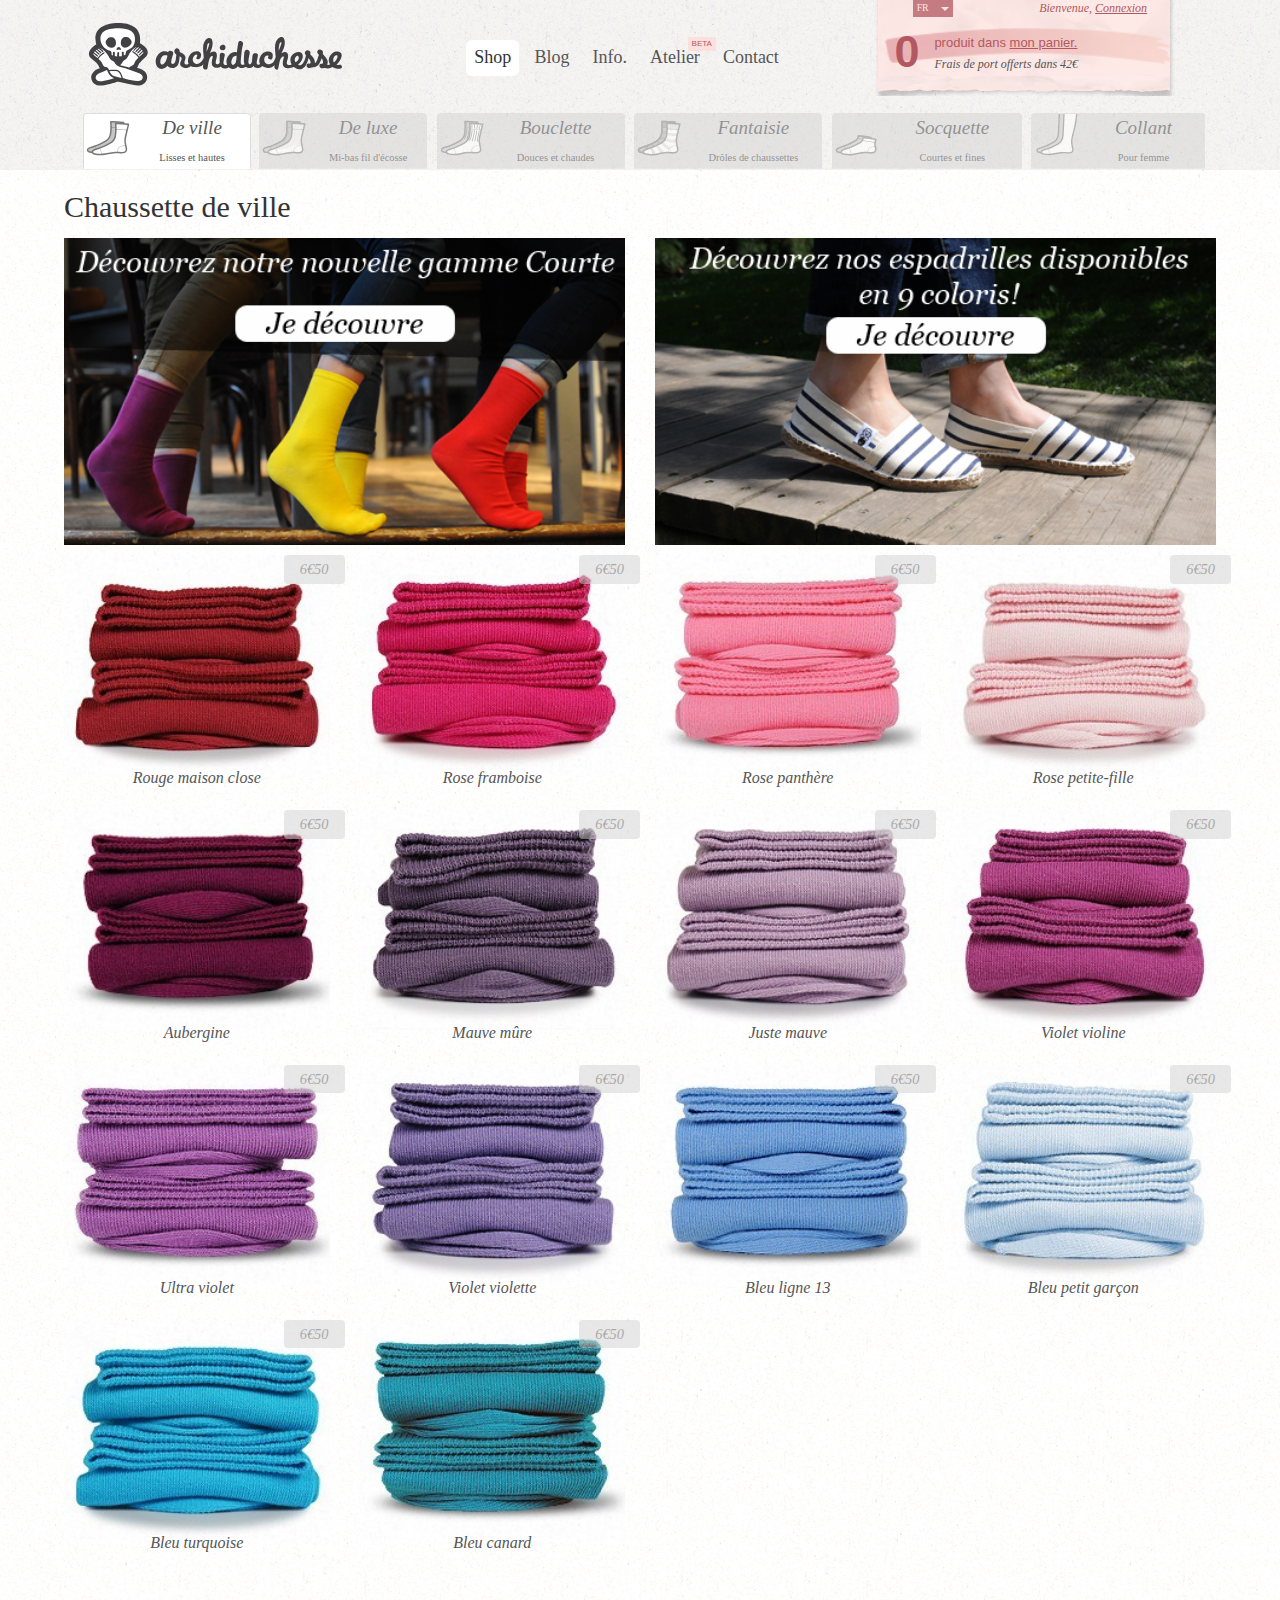
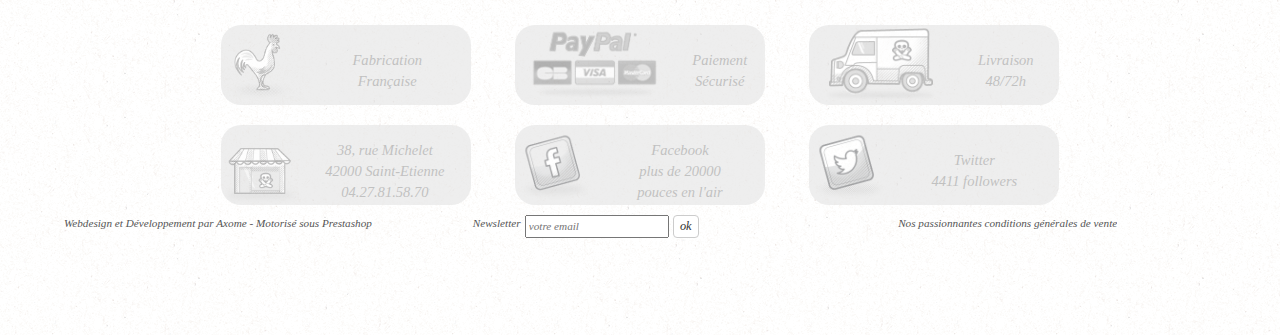
==== commit bafee901: "finished the positionning on the main part index" ====
--- a/index.html
+++ b/index.html
@@ -143,73 +143,87 @@
           <img class="col-xs-12 col-sm-8 col-md-6" src="img/imgindex/30.jpg" alt="publicité">
 
           <figure class="col-xs-6 col-sm-4 col-md-3">
-            <img src="img/imgindex/rouge-maison-close.jpg" alt="illustration chaussette">
-            <figcaption><span>6€50</span>Rouge maison close</figcaption>
-          </figure>
-
-          <figure class="col-xs-6 col-sm-4 col-md-3">
-            <img src="img/imgindex/chaussettes-rose-framboise.jpg" alt="illustration chaussette">
-            <figcaption><span>6€50</span>Rose framboise</figcaption>
-          </figure>
-
-          <figure class="col-xs-6 col-sm-4 col-md-3">
-            <img src="img/imgindex/rose-panthere.jpg" alt="illustration chaussette">
-            <figcaption><span></span>Rose panthère</figcaption>
-          </figure>
-
-          <figure class="col-xs-6 col-sm-4 col-md-3">
-            <img src="img/imgindex/rose-petite-fille.jpg" alt="illustration chaussette">
-            <figcaption><span>6€50</span>Rose petite-fille</figcaption>
-          </figure>
-
-          <figure class="col-xs-6 col-sm-4 col-md-3">
-            <img src="img/imgindex/aubergine.jpg" alt="illustration chaussette">
-            <figcaption><span>6€50</span>Aubergine</figcaption>
-          </figure>
-
-          <figure class="col-xs-6 col-sm-4 col-md-3">
-            <img src="img/imgindex/mauve-mure.jpg" alt="illustration chaussette">
-            <figcaption><span>6€50</span>Mauve mûre</figcaption>
-          </figure>
-
-          <figure class="col-xs-6 col-sm-4 col-md-3">
-            <img src="img/imgindex/juste-mauve.jpg" alt="illustration chaussette">
-            <figcaption><span>6€50</span>Juste mauve</figcaption>
-          </figure>
-
-          <figure class="col-xs-6 col-sm-4 col-md-3">
-            <img src="img/imgindex/chaussettes-violet-violine.jpg" alt="illustration chaussette">
-            <figcaption><span>6€50</span>Violet violine</figcaption>
-          </figure>
-
-          <figure class="col-xs-6 col-sm-4 col-md-3">
-            <img src="img/imgindex/ultra-violet.jpg" alt="illustration chaussette">
-            <figcaption><span>6€50</span>Ultra violet</figcaption>
-          </figure>
-
-          <figure class="col-xs-6 col-sm-4 col-md-3">
-            <img src="img/imgindex/violet-violette.jpg" alt="illustration chaussette">
-            <figcaption><span>6€50</span>Violet violette</figcaption>
-          </figure>
-
-          <figure class="col-xs-6 col-sm-4 col-md-3">
-            <img src="img/imgindex/bleu-ligne-13.jpg" alt="illustration chaussette">
-            <figcaption><span>6€50</span>Bleu ligne 13</figcaption>
-          </figure>
-
-          <figure class="col-xs-6 col-sm-4 col-md-3">
-            <img src="img/imgindex/bleu-petit-garcon.jpg" alt="illustration chaussette">
-            <figcaption><span>6€50</span>Bleu petit garçon</figcaption>
-          </figure>
-
-          <figure class="col-xs-6 col-sm-4 col-md-3">
-            <img src="img/imgindex/bleu-turquoise.jpg" alt="illustration chaussette">
-            <figcaption><span>6€50</span>Bleu turquoise</figcaption>
-          </figure>
-
-          <figure class="col-xs-6 col-sm-4 col-md-3">
-            <img src="img/imgindex/bleu-canard.jpg" alt="illustration chaussette">
-            <figcaption><span>6€50</span>Bleu canard</figcaption>
+          <a href="#"><img src="img/imgindex/rouge-maison-close.jpg" alt="illustration chaussette">
+            <figcaption><span class="btn">6€50</span>Rouge maison close</figcaption>
+          </a>
+          </figure>
+
+          <figure class="col-xs-6 col-sm-4 col-md-3">
+          <a href="#"><img src="img/imgindex/chaussettes-rose-framboise.jpg" alt="illustration chaussette">
+            <figcaption><span class="btn">6€50</span>Rose framboise</figcaption>
+          </a>
+          </figure>
+
+          <figure class="col-xs-6 col-sm-4 col-md-3">
+          <a href="#"><img src="img/imgindex/rose-panthere.jpg" alt="illustration chaussette">
+            <figcaption><span class="btn">6€50</span>Rose panthère</figcaption>
+          </a>
+          </figure>
+
+          <figure class="col-xs-6 col-sm-4 col-md-3">
+          <a href="#"><img src="img/imgindex/rose-petite-fille.jpg" alt="illustration chaussette">
+            <figcaption><span class="btn">6€50</span>Rose petite-fille</figcaption>
+          </a>
+          </figure>
+
+          <figure class="col-xs-6 col-sm-4 col-md-3">
+          <a href="#"><img src="img/imgindex/aubergine.jpg" alt="illustration chaussette">
+            <figcaption><span class="btn">6€50</span>Aubergine</figcaption>
+          </a>
+          </figure>
+
+          <figure class="col-xs-6 col-sm-4 col-md-3">
+          <a href="#"><img src="img/imgindex/mauve-mure.jpg" alt="illustration chaussette">
+            <figcaption><span class="btn">6€50</span>Mauve mûre</figcaption>
+          </a>
+          </figure>
+
+          <figure class="col-xs-6 col-sm-4 col-md-3">
+          <a href="#"><img src="img/imgindex/juste-mauve.jpg" alt="illustration chaussette">
+            <figcaption><span class="btn">6€50</span>Juste mauve</figcaption>
+          </a>
+          </figure>
+
+          <figure class="col-xs-6 col-sm-4 col-md-3">
+          <a href="#"><img src="img/imgindex/chaussettes-violet-violine.jpg" alt="illustration chaussette">
+            <figcaption><span class="btn">6€50</span>Violet violine</figcaption>
+          </a>
+          </figure>
+
+          <figure class="col-xs-6 col-sm-4 col-md-3">
+          <a href="#"><img src="img/imgindex/ultra-violet.jpg" alt="illustration chaussette">
+            <figcaption><span class="btn">6€50</span>Ultra violet</figcaption>
+          </a>
+          </figure>
+
+          <figure class="col-xs-6 col-sm-4 col-md-3">
+          <a href="#">  <img src="img/imgindex/violet-violette.jpg" alt="illustration chaussette">
+            <figcaption><span class="btn">6€50</span>Violet violette</figcaption>
+          </a>
+          </figure>
+
+          <figure class="col-xs-6 col-sm-4 col-md-3">
+          <a href="#">  <img src="img/imgindex/bleu-ligne-13.jpg" alt="illustration chaussette">
+            <figcaption><span class="btn">6€50</span>Bleu ligne 13</figcaption>
+          </a>
+          </figure>
+
+          <figure class="col-xs-6 col-sm-4 col-md-3">
+          <a href="#">  <img src="img/imgindex/bleu-petit-garcon.jpg" alt="illustration chaussette">
+            <figcaption><span class="btn">6€50</span>Bleu petit garçon</figcaption>
+          </a>
+          </figure>
+
+          <figure class="col-xs-6 col-sm-4 col-md-3">
+          <a href="#">  <img src="img/imgindex/bleu-turquoise.jpg" alt="illustration chaussette">
+            <figcaption><span class="btn">6€50</span>Bleu turquoise</figcaption>
+          </a>
+          </figure>
+
+          <figure class="col-xs-6 col-sm-4 col-md-3">
+          <a href="#">  <img src="img/imgindex/bleu-canard.jpg" alt="illustration chaussette">
+            <figcaption><span class="btn">6€50</span>Bleu canard</figcaption>
+          </a>
           </figure>
         </div>
 
--- a/css/main.css
+++ b/css/main.css
@@ -4,7 +4,7 @@
 body {
   background: url(../img/bg2.png);
   /*opacity: 0.98!important;*/
-  font-family: Times, serif;
+  font-family: "Georgia",Times,serif;
 }
 
 /*===========mise en page header===========*/
@@ -74,12 +74,10 @@
 
 .collapse *, .collapse{
   background-image: url(../img/bg.png);
-  /*background-size: 350px;*/
   height: auto;
 }
 
 .collapse > ul:nth-of-type(2) {
-  /*height: 100%;*/
   border-top: 1px solid lightgray;
   display: flex;
   margin-top: 15px;
@@ -89,7 +87,6 @@
 
 
 .collapse > ul:nth-of-type(2) > li a {
-  /*max-width: 10%;*/
   border-bottom: 1px solid gray;
   font-size: 1.2em;
   margin: 0 5px;
@@ -140,34 +137,44 @@
 
 #index {
   width: 90%;
-  margin: auto;
+  margin: 15px auto 50px auto;
 }
 
 #index div {
   width: auto;
-  /*margin: auto;*/
   flex-flow: row wrap;
-  border: 1px solid red;
 }
 
 #index div figure {
- border: 1px solid green;
- margin: 0;
- height: 258px;
+ margin: 10px 0;
 }
 
 #index div figure img {
   padding: 0;
   width: 100%;
-  border: 1px solid red;
 }
 
 #index div > img {
-  /*max-width: 400px;*/
   margin-top: 5px;
 }
 
-/*display: flex;*/
+#index div figure figcaption {
+  text-align: center;
+  margin-top: -10px;
+  font-size: 16px;
+  color: #555555;
+  font-style: italic;
+}
+
+#index div figure figcaption span {
+  background-color: lightgray;
+  opacity: 0.5;
+  font-size: 0.9em;
+  padding: 3px 15px;
+  position: absolute;
+  top: 0;
+  right: 0;
+}
 
 /*===========mise en page footer===========*/
 /*===========================================*/
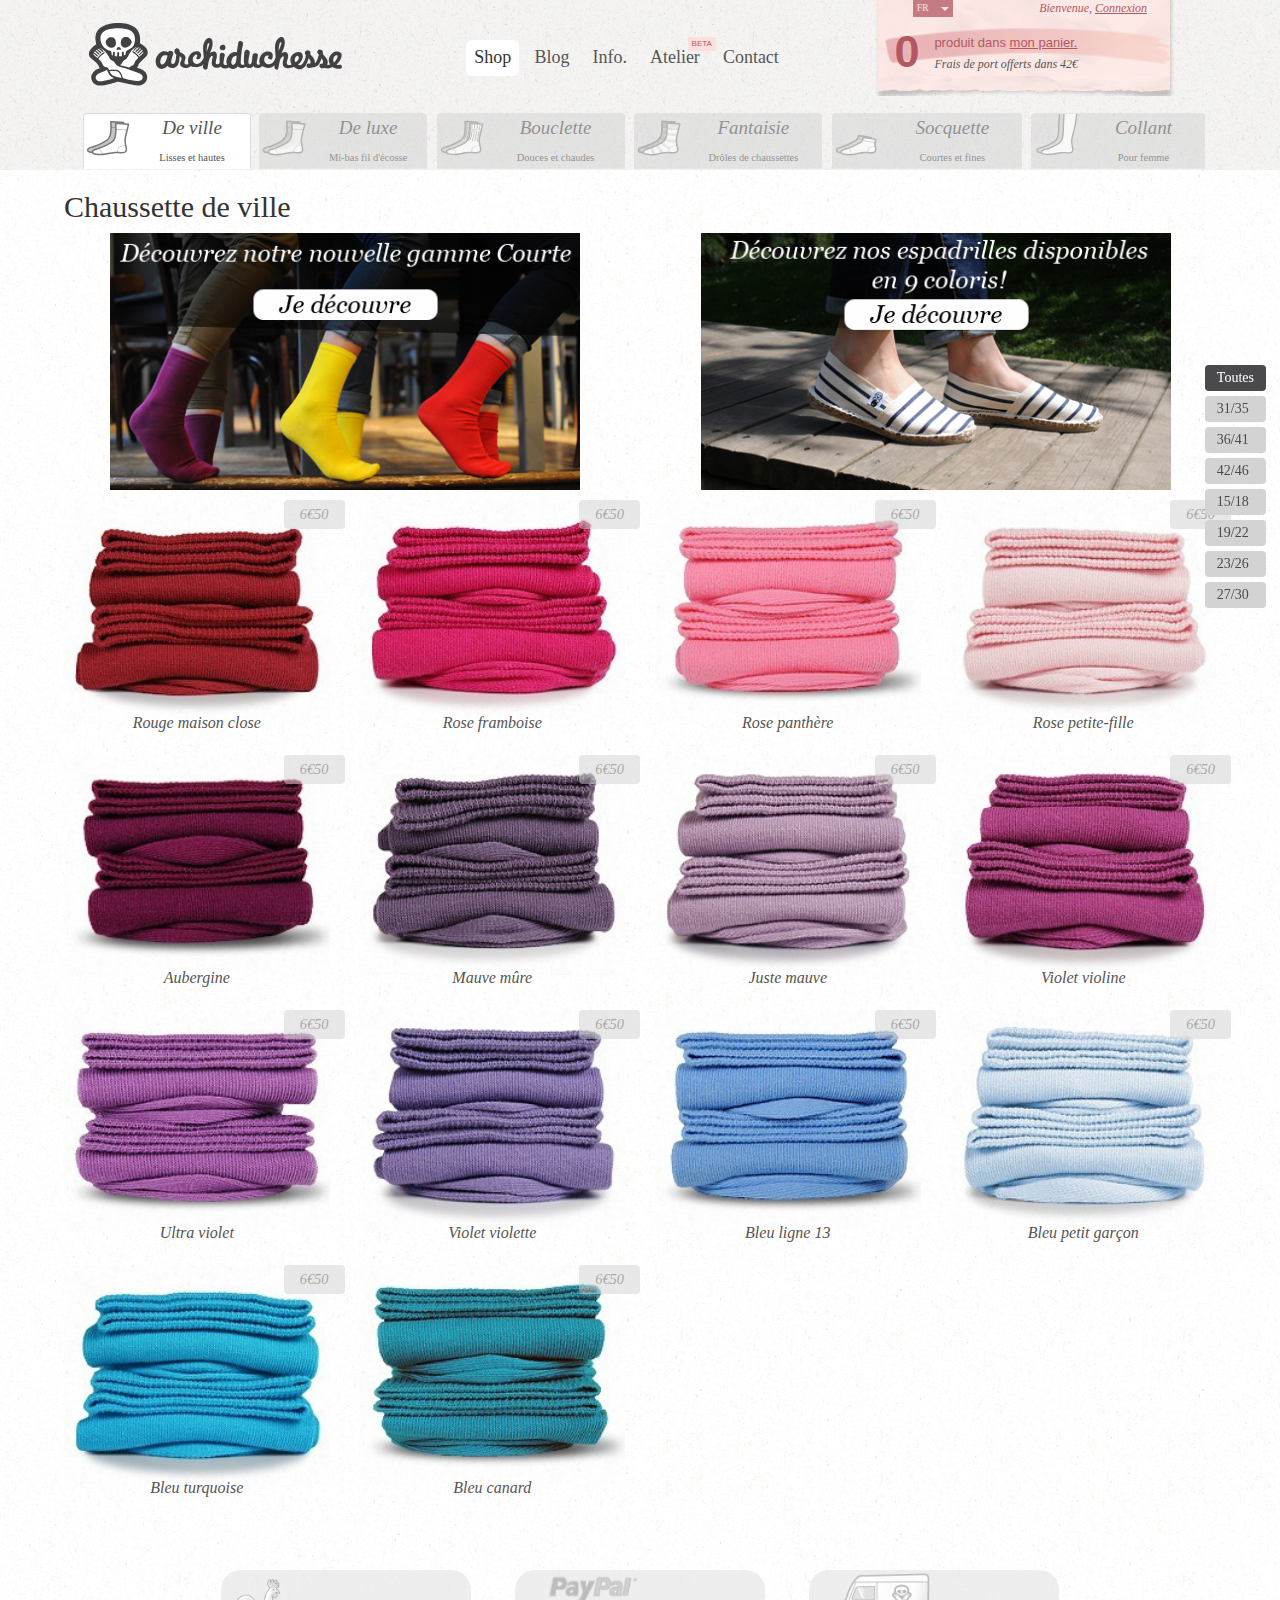
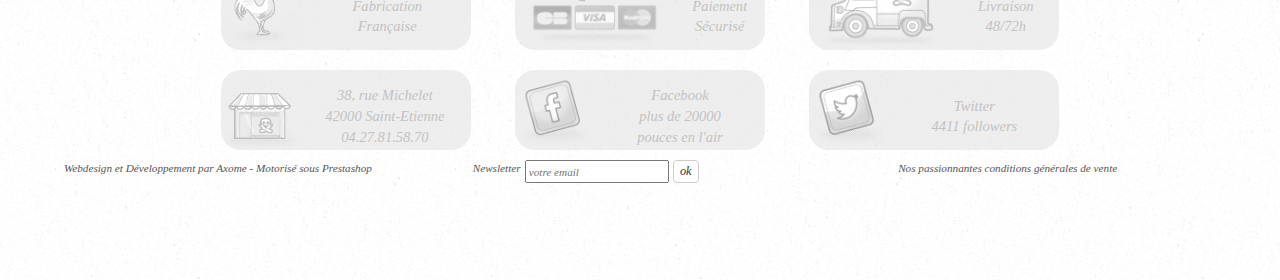
==== commit e3d00811: "added sizes bar on index.html" ====
--- a/index.html
+++ b/index.html
@@ -30,7 +30,7 @@
                 <span class="icon-bar"></span>
                 <span class="icon-bar"></span>
               </button>
-              <a class="navbar-brand" href="#"><img src="img/logo.svg" alt="logo société"></a>
+              <a class="navbar-brand" href="index.html"><img src="img/logo.svg" alt="logo société"></a>
               <a class="navbar-brand" href="#">
                 <span class="glyphicon glyphicon-shopping-cart"></span>
               </a>
@@ -136,7 +136,19 @@
       <!-- ecriture de la partie principale -->
       <main id="index">
         <h2 class="col-12">Chaussette de ville</h2>
-        <nav></nav>
+        <nav>
+          <ul class="nav nav-pills">
+            <li role="presentation" class="active"><a href="#">Toutes</a></li>
+            <li role="presentation"><a href="#">31/35</a></li>
+            <li role="presentation"><a href="#">36/41</a></li>
+            <li role="presentation"><a href="#">42/46</a></li>
+            <li role="presentation"><a href="#">15/18</a></li>
+            <li role="presentation"><a href="#">19/22</a></li>
+            <li role="presentation"><a href="#">23/26</a></li>
+            <li role="presentation"><a href="#">27/30</a></li>
+          </ul>
+        </nav>
+
         <div class="row">
 
           <img class="col-xs-12 col-sm-8 col-md-6" src="img/imgindex/16.jpg" alt="publicité">
--- a/css/main.css
+++ b/css/main.css
@@ -140,6 +140,24 @@
   margin: 15px auto 50px auto;
 }
 
+#index > nav > ul li a {
+  color :rgb(74,74,76);
+  padding: 3px 12px;
+}
+
+#index > nav > ul li {
+margin: 5px 2px 10px 2px;
+background-color: lightgray;
+/*opacity: 0.8;*/
+border-radius: 4px;
+}
+
+#index > nav > ul li a:hover,
+#index > nav > ul .active a {
+  color: white;
+  background-color: rgb(74,74,76);
+}
+
 #index div {
   width: auto;
   flex-flow: row wrap;
@@ -156,6 +174,8 @@
 
 #index div > img {
   margin-top: 5px;
+  max-width: 500px;
+  margin: auto;
 }
 
 #index div figure figcaption {
@@ -174,6 +194,10 @@
   position: absolute;
   top: 0;
   right: 0;
+}
+
+#index div figure a:hover {
+  text-decoration: none;
 }
 
 /*===========mise en page footer===========*/
@@ -645,7 +669,18 @@
     order: 0;
   }
 
-
+  #index > nav > ul {
+    position: fixed;
+    display: flex;
+    flex-flow: column;
+    z-index: 3;
+    right: 12px;
+    top: 40vh;
+  }
+
+  #index > nav > ul li {
+  margin-bottom: 0;
+  }
   /*===========mise en page footer=============*/
   /*===========================================*/
 
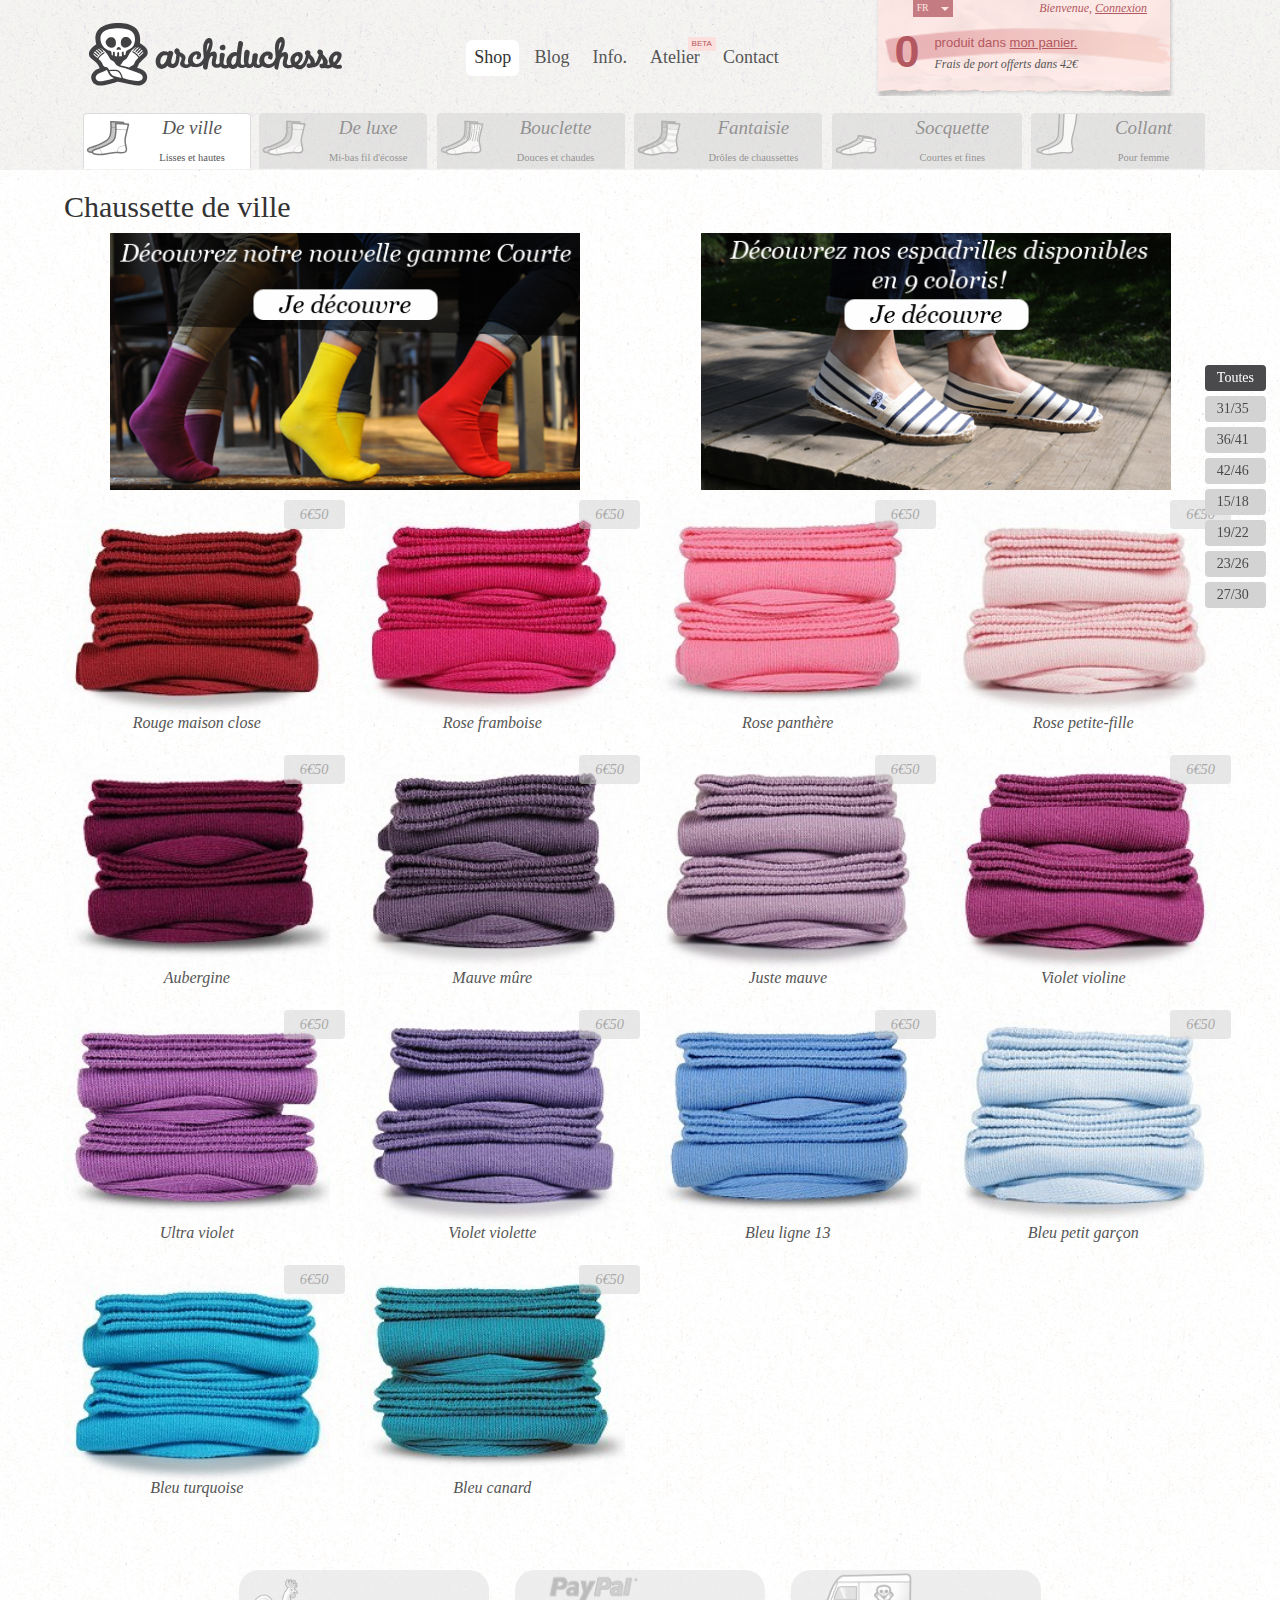
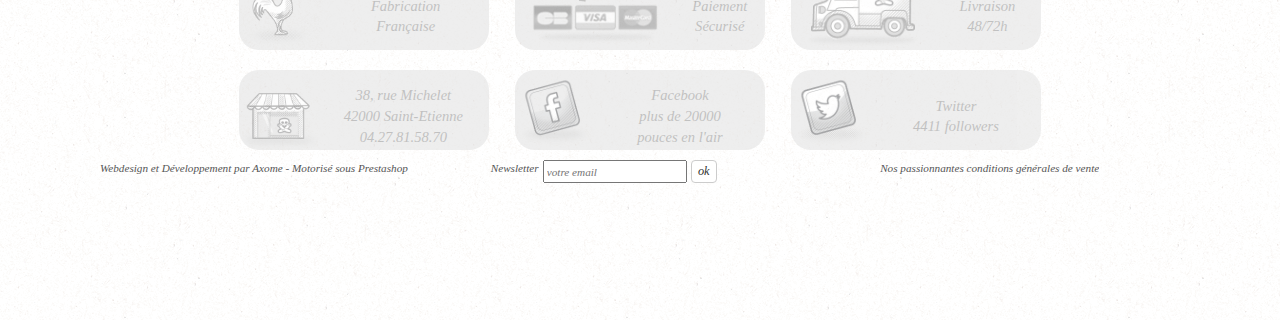
==== commit 6205f5d7: "validator done" ====
--- a/index.html
+++ b/index.html
@@ -3,7 +3,7 @@
     <head>
         <meta charset="utf-8">
         <meta http-equiv="x-ua-compatible" content="ie=edge">
-        <title></title>
+        <title>Archiduchesse</title>
         <meta name="description" content="">
         <meta name="viewport" content="width=device-width, initial-scale=1">
         <link href="bootstrap/css/bootstrap.css" rel="stylesheet">
@@ -276,7 +276,7 @@
             - Motorisé sous
             <a href="">Prestashop</a>
           </p>
-          <form action="">
+          <form>
             Newsletter <br>
             <input type="text" placeholder="votre email">
             <input type="submit" value="ok" class="button-mini btn btn-default">
--- a/css/main.css
+++ b/css/main.css
@@ -148,7 +148,6 @@
 #index > nav > ul li {
 margin: 5px 2px 10px 2px;
 background-color: lightgray;
-/*opacity: 0.8;*/
 border-radius: 4px;
 }
 
@@ -200,8 +199,120 @@
   text-decoration: none;
 }
 
+
+/*___________BLOG_____________*/
+
+#blog {
+  width: 90%;
+  margin: auto;
+  font-size: 1.2em;
+}
+
+#blog section img {
+  width: 90%;
+  max-width: 700px;
+  padding: 10px;
+  border: 1px solid gray;
+}
+
+#blog .camilleimg img {
+  max-width: 250px!important;
+}
+
+#blog section {
+  max-width: 850px;
+}
+
+/*section visible pour laptop seulement (liens de navigation)*/
+
+#blog > div {
+  position: absolute;
+  top: 170px;
+  width: 20%;
+  right: 0px;
+}
+
+#blog > div img {
+  width: 40px;
+  position: relative;
+  left: -15px;
+  top: -20px;
+}
+
+#blog > div ul {
+  margin-top: -25px;
+}
+
+#blog > div p {
+  position: relative;
+  top: -20px;
+  left: -35px;
+  color: lightgray;
+  font-style: italic;
+  margin: 0;
+  width: 250px;
+  padding: 0;
+}
+
+#blog > div li {
+  border-bottom: 1px dashed lightgray;
+  width: 140px;
+  margin-left: -30px;
+  list-style: none;
+  padding-left: 10px;
+  line-height: 35px;
+
+}
+
+
+/*___________CONTACt_____________*/
+
+
+#contact {
+  width: 90%;
+  margin: auto;
+  padding-top: 30px;
+}
+
+#contact h3 {
+  padding-bottom: 10px;
+}
+
+#contact > div {
+  margin-bottom: 20px;
+}
+
+#contact > div:first-child > form {
+  background-color : rgb(239,239,239);
+  border-radius: 10px;
+  height: 100%;
+  margin-bottom: 20px;
+  opacity: 0.9;
+  padding: 10px;
+}
+
+#contact > div:first-child > form > div  {
+  margin-bottom: 10px;
+}
+
+
+#contact > div:nth-child(2) {
+  /*display: inline-block;*/
+  width: 100%;
+ }
+
+#contact > div:last-child > p{
+  text-align: center;
+  padding-top: 5%;
+}
+
+
 /*===========mise en page footer===========*/
 /*===========================================*/
+
+footer {
+  margin: 40px;
+}
 
 footer div {
   display: flex;
@@ -226,7 +337,6 @@
   color: #999;
   font-style: italic;
   font-size : 0.8em;
-
 }
 
 footer div a span img {
@@ -359,6 +469,15 @@
     /*margin-top: 0;*/
   }
 
+  /*___________INDEX_____________*/
+
+  #blog {
+    width: 80%;
+  }
+
+  #blog img {
+    margin: auto;
+  }
 
   /*===========mise en page footer=============*/
   /*===========================================*/
@@ -681,6 +800,22 @@
   #index > nav > ul li {
   margin-bottom: 0;
   }
+
+
+  /*___________BLOG_____________*/
+
+  #blog {
+    width: 65%;
+    margin-left: 10%;
+  }
+
+
+  /*___________CONTACT_____________*/
+
+  #contact {
+    width: 80%;
+    margin: auto;
+  }
   /*===========mise en page footer=============*/
   /*===========================================*/
 
